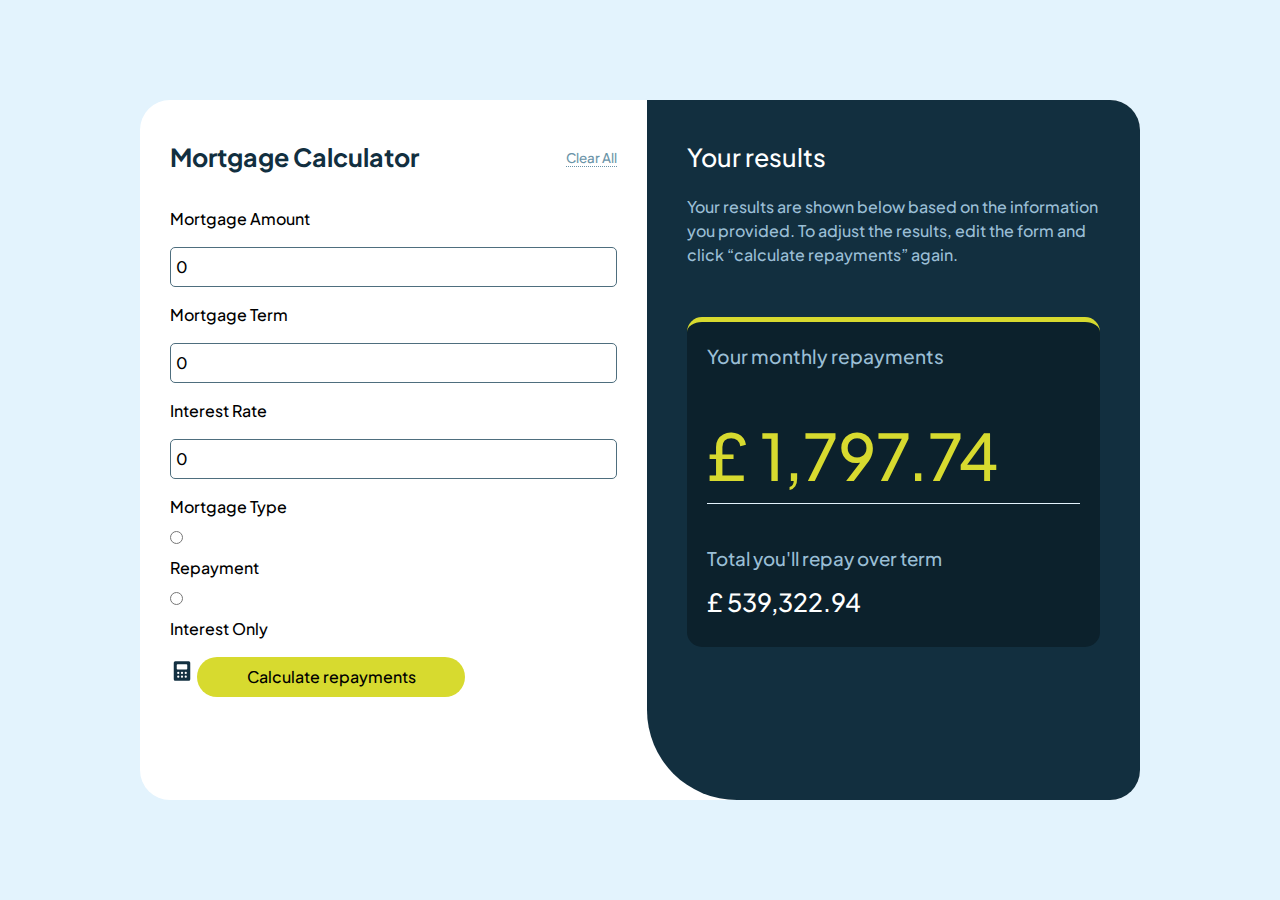
==== mortgage repayment calculator main/index.html @ 0fb62167 "add mortgage repayment calculator" ====
<!DOCTYPE html>
<html lang="en">
  <head>
    <meta charset="UTF-8" />
    <meta name="viewport" content="width=device-width, initial-scale=1.0" />
    <!-- displays site properly based on user's device -->

    <link
      rel="icon"
      type="image/png"
      sizes="32x32"
      href="./assets/images/favicon-32x32.png"
    />
    <link rel="stylesheet" href="style.css" />

    <title>Frontend Mentor | Mortgage repayment calculator</title>
  </head>
  <body>
    <div class="wrapper">
      <main class="cotainer">
        <div class="cotainer__calculator">
          <form action="#">
            <div class="container__calculator-header">
              <h1>Mortgage Calculator</h1>
              <button class="cotainer__calculator-clear-btn">Clear All</button>
            </div>
            <label for="mortgage-amount">Mortgage Amount</label>
            <input
              type="number"
              name=""
              id="mortgage-amount"
              min="0"
              value="0"
            />

            <label for="mortgage-term">Mortgage Term</label>
            <input
              type="number"
              name=""
              id="mortgage-term"
              min="0"
              value="0"
              aria-rowspan="1"
            />
            <label for="interest-rate">Interest Rate</label>
            <input
              type="number"
              name=""
              id="interest-rate"
              min="0"
              value="0"
              aria-rowspan="1"
            />
            <div class="mortage__type">
              <label for="mortgage-type">Mortgage Type</label>
              <input
                type="radio"
                id="repayment"
                name="mortgage-type"
                value="Repayment"
              />
              <label for="repayment">Repayment</label>
              <input
                type="radio"
                id="interest-only"
                name="mortgage-type"
                value="Interest Only"
              />
              <label for="interest-only">Interest Only</label>
            </div>
            <div class="submt-btn">
              <input
                type="submit"
                id="calculate_repayments"
                value="Calculate repayments"
              />
            </div>
          </form>
        </div>
        <div class="results">
          <div class="result__header">
            <h1>Your results</h1>
            <p>
              Your results are shown below based on the information you
              provided. To adjust the results, edit the form and click
              “calculate repayments” again.
            </p>
          </div>
          <div class="result__calculation-box">
            <h2>Your monthly repayments</h2>
            <div class="result__calculation-box-payment-amnt">
              &#163; 1,797.74
            </div>
            <div class="result__calculation-box-payment-amnt-total">
              <h3>Total you'll repay over term</h3>
              <p>&#163; 539,322.94</p>
            </div>
          </div>
        </div>
      </main>
    </div>
    <!-- Mortgage Calculator Clear All Mortgage Amount Mortgage Term Interest Rate
    Mortgage Type Repayment Interest Only Calculate Repayments -->

    <!-- Empty results start -->

    <!-- Results shown here Complete the form and click “calculate repayments” to see
    what your monthly repayments would be.

    Empty results end -->

    <!-- Completed results start -->
    <!-- 
    Your results Your results are shown below based on the information you
    provided. To adjust the results, edit the form and click “calculate
    repayments” again. Your monthly repayments Total you'll repay over the term -->

    <!-- Completed results end -->
  </body>
</html>
---- mortgage repayment calculator main/style.css ----
@import url("https://fonts.googleapis.com/css2?family=Inter:ital,opsz,wght@0,14..32,100..900;1,14..32,100..900&family=Outfit:wght@100..900&family=Plus+Jakarta+Sans:ital,wght@0,200..800;1,200..800&family=Young+Serif&display=swap");

:root {
  --Lime: hsl(61, 70%, 52%);
  --Red: hsl(4, 69%, 50%);
  --White: hsl(0, 0%, 100%);
  --Slate-100: hsl(202, 86%, 94%);
  --Slate-300: hsl(203, 41%, 72%);
  --Slate-500: hsl(200, 26%, 54%);
  --Slate-700: hsl(200, 24%, 40%);
  --Slate-900: hsl(202, 55%, 16%);
  --Slate-1000: hsl(200, 58%, 11%);
  --fs-paragraph: 16px;
  --fs-header: 25px;
  --fw-500: 500;
  --fw-700: 700;
  --calculator-height: 700px;
  --number-input-height: 40px;
  --number-input-b-radius: 5px;
  --result-b-radius: 30px;
  --calc-container-padding: 20px;
  --clear-btn-height: --fs-paragraph;
  --calculate-sbmt-btn-ht: 40px;
  --calculate-sbmt-btn-wth: 60%;
  --calculate-sbmt-btn-b-radius: 20px;
}

* {
  margin: 0;
  padding: 0;
  box-sizing: border-box;
  font-family: "Plus Jakarta Sans", sans-serif;
  font-weight: var(--fw-500);
}

.wrapper {
  display: flex;
  justify-content: center;
  align-items: center;
  height: 100vh;
  background-color: var(--Slate-100);
}
.cotainer {
  width: 1000px;
  display: flex;
  background-color: var(--White);
  border-radius: var(--result-b-radius);
}

.cotainer__calculator {
  padding: var(--calc-container-padding)
    calc(var(--calc-container-padding) * 1.5);
  line-height: 3;
}
.container__calculator-header {
  display: flex;
  justify-content: space-between;
  & h1 {
    font-weight: var(--fw-700);
    font-size: var(--fs-header);
    color: var(--Slate-900);
  }
}
.cotainer__calculator-clear-btn {
  text-decoration: none;
  border: 0;
  height: var(--clear-btn-height);
  align-self: center;
  background-color: inherit;
  color: var(--Slate-500);
  border-bottom: dotted 1px var(--Slate-500);
}

.cotainer__calculator-clear-btn:hover {
  cursor: pointer;
}

.mortage__type {
  display: flex;
  flex-direction: column;
  align-items: flex-start;
}

#calculate_repayments {
  background-color: var(--Lime);
  height: var(--calculate-sbmt-btn-ht);
  width: var(--calculate-sbmt-btn-wth);
  font-size: var(--fs-paragraph);
  border: 0;
  border-radius: var(--calculate-sbmt-btn-b-radius);
}

.submt-btn::before {
  content: url(./assets/images/icon-calculator.svg);
}

.results {
  background-color: var(--Slate-900);
  border-radius: 0 var(--result-b-radius) var(--result-b-radius)
    calc(var(--result-b-radius) * 3);
  width: 100%;
  height: var(--calculator-height);
  padding: var(--calc-container-padding) calc(var(--calc-container-padding) * 2);
  color: var(--Slate-700);
}

.result__header {
  /*  */
  line-height: 3;
  margin-bottom: 50px;
  h1 {
    font-size: var(--fs-header);
    color: var(--White);
  }
  p {
    font-size: var(--fs-paragraph);
    color: var(--Slate-300);
    line-height: 1.5;
  }
}

.result__calculation-box {
  height: 50%;
  border-radius: calc(var(--result-b-radius) / 2);
  border-top: solid 5px var(--Lime);
  padding: var(--calc-container-padding);
  background-color: var(--Slate-1000);
  line-height: 1.5;
  display: flex;
  justify-content: space-between;
  flex-direction: column;

  h2 {
    font-size: calc(var(--fs-paragraph) * 1.2);

    color: var(--Slate-300);
  }
}
.result__calculation-box-payment-amnt {
  font-size: 64px;
  color: var(--Lime);
  border-bottom: solid 1px var(--Slate-100);
}
.result__calculation-box-payment-amnt-total {
  line-height: 2;
}

.result__calculation-box-payment-amnt-total p {
  font-size: var(--fs-header);
  color: var(--White);
}
.result__calculation-box-payment-amnt-total h3 {
  color: var(--Slate-300);
}

#mortgage-amount,
#mortgage-term,
#interest-rate {
  width: 100%;
  height: var(--number-input-height);
  border-radius: var(--number-input-b-radius);
  border: solid 1px var(--Slate-700);
  vertical-align: center;
  padding-left: 5px;
  font-size: var(--fs-paragraph);
}
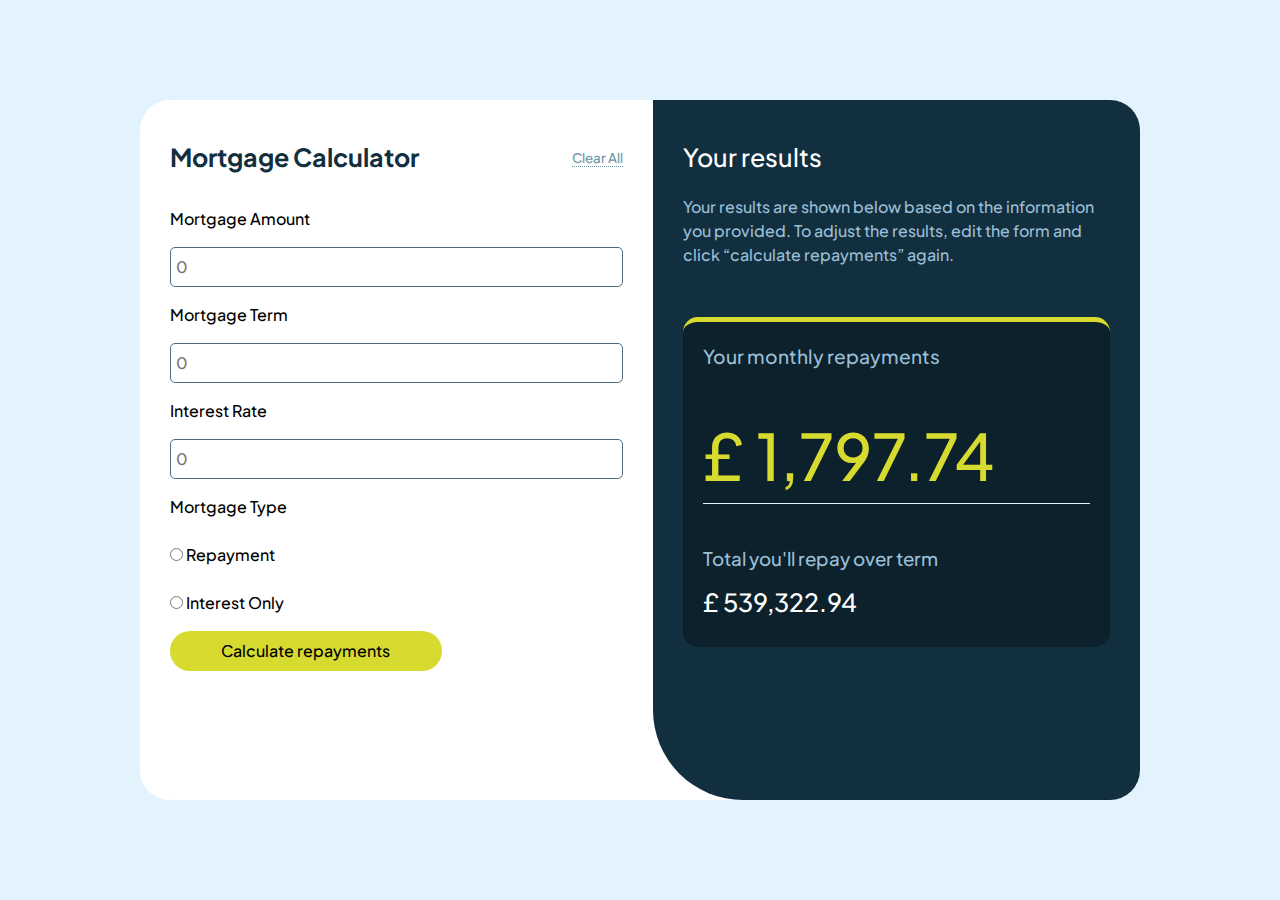
==== commit 7b3e3ba8: "add required mark to inputs" ====
--- a/mortgage repayment calculator main/index.html
+++ b/mortgage repayment calculator main/index.html
@@ -24,13 +24,15 @@
               <h1>Mortgage Calculator</h1>
               <button class="cotainer__calculator-clear-btn">Clear All</button>
             </div>
+
             <label for="mortgage-amount">Mortgage Amount</label>
             <input
               type="number"
               name=""
               id="mortgage-amount"
               min="0"
-              value="0"
+              placeholder="0"
+              required
             />
 
             <label for="mortgage-term">Mortgage Term</label>
@@ -39,8 +41,9 @@
               name=""
               id="mortgage-term"
               min="0"
-              value="0"
+              placeholder="0"
               aria-rowspan="1"
+              required
             />
             <label for="interest-rate">Interest Rate</label>
             <input
@@ -48,31 +51,40 @@
               name=""
               id="interest-rate"
               min="0"
-              value="0"
-              aria-rowspan="1"
+              placeholder="0"
+              required
             />
-            <div class="mortage__type">
+
+            <div class="mortage__or__interest__type">
               <label for="mortgage-type">Mortgage Type</label>
-              <input
-                type="radio"
-                id="repayment"
-                name="mortgage-type"
-                value="Repayment"
-              />
-              <label for="repayment">Repayment</label>
-              <input
-                type="radio"
-                id="interest-only"
-                name="mortgage-type"
-                value="Interest Only"
-              />
-              <label for="interest-only">Interest Only</label>
+              <div class="radio__group">
+                <input
+                  type="radio"
+                  id="repayment"
+                  name="mortgage-type"
+                  value="Repayment"
+                  required
+                />
+                <label for="repayment">Repayment</label>
+              </div>
+              <div class="radio__group">
+                <input
+                  type="radio"
+                  id="interest-only"
+                  name="mortgage-type"
+                  value="Interest Only"
+                  required
+                />
+                <label for="interest-only">Interest Only</label>
+              </div>
             </div>
             <div class="submt-btn">
               <input
                 type="submit"
                 id="calculate_repayments"
+                class="calc-sbmt"
                 value="Calculate repayments"
+                required
               />
             </div>
           </form>
--- a/mortgage repayment calculator main/style.css
+++ b/mortgage repayment calculator main/style.css
@@ -15,6 +15,7 @@
   --fw-500: 500;
   --fw-700: 700;
   --calculator-height: 700px;
+  --calculator-width: 1000px;
   --number-input-height: 40px;
   --number-input-b-radius: 5px;
   --result-b-radius: 30px;
@@ -41,7 +42,7 @@
   background-color: var(--Slate-100);
 }
 .cotainer {
-  width: 1000px;
+  width: var(--calculator-width);
   display: flex;
   background-color: var(--White);
   border-radius: var(--result-b-radius);
@@ -71,11 +72,12 @@
   border-bottom: dotted 1px var(--Slate-500);
 }
 
-.cotainer__calculator-clear-btn:hover {
+.cotainer__calculator-clear-btn:hover,
+input {
   cursor: pointer;
 }
 
-.mortage__type {
+.mortage__or__interest__type {
   display: flex;
   flex-direction: column;
   align-items: flex-start;
@@ -90,8 +92,13 @@
   border-radius: var(--calculate-sbmt-btn-b-radius);
 }
 
-.submt-btn::before {
-  content: url(./assets/images/icon-calculator.svg);
+.submt-btn {
+  font-weight: var(--fw-700);
+}
+
+#calculate_repayments::before {
+  /* content: url(./assets/images/icon-calculator.svg); */
+  content: "sdasa";
 }
 
 .results {
@@ -100,7 +107,8 @@
     calc(var(--result-b-radius) * 3);
   width: 100%;
   height: var(--calculator-height);
-  padding: var(--calc-container-padding) calc(var(--calc-container-padding) * 2);
+  padding: var(--calc-container-padding)
+    calc(var(--calc-container-padding) * 1.5);
   color: var(--Slate-700);
 }
 
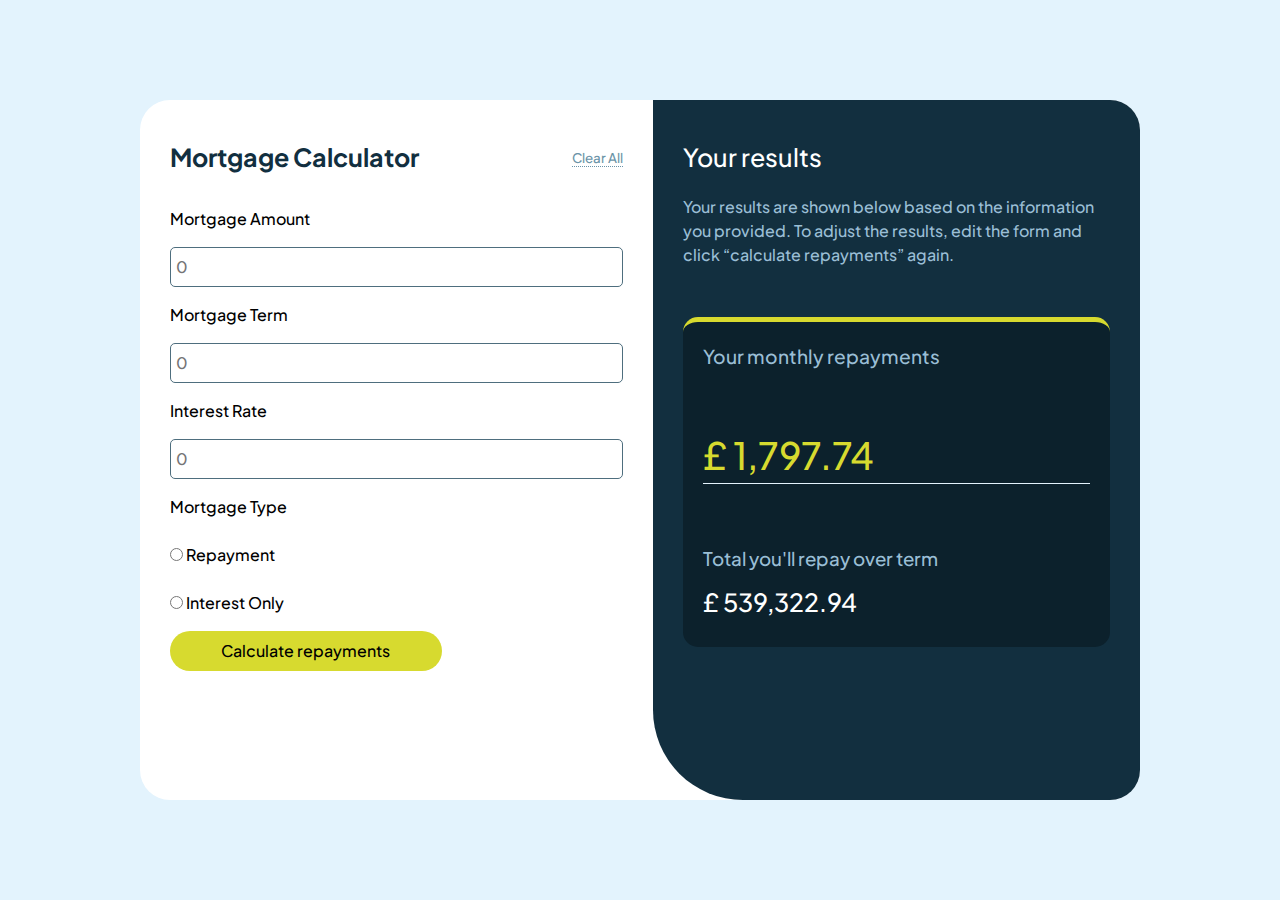
==== commit d8a0f035: "add responsibility for screens less than 375px and add javascript clear function" ====
--- a/mortgage repayment calculator main/index.html
+++ b/mortgage repayment calculator main/index.html
@@ -19,7 +19,7 @@
     <div class="wrapper">
       <main class="cotainer">
         <div class="cotainer__calculator">
-          <form action="#">
+          <form action="">
             <div class="container__calculator-header">
               <h1>Mortgage Calculator</h1>
               <button class="cotainer__calculator-clear-btn">Clear All</button>
@@ -47,7 +47,7 @@
             />
             <label for="interest-rate">Interest Rate</label>
             <input
-              type="number"
+              type="float"
               name=""
               id="interest-rate"
               min="0"
@@ -105,28 +105,12 @@
             </div>
             <div class="result__calculation-box-payment-amnt-total">
               <h3>Total you'll repay over term</h3>
-              <p>&#163; 539,322.94</p>
+              <p class="total-repay">&#163; 539,322.94</p>
             </div>
           </div>
         </div>
       </main>
     </div>
-    <!-- Mortgage Calculator Clear All Mortgage Amount Mortgage Term Interest Rate
-    Mortgage Type Repayment Interest Only Calculate Repayments -->
-
-    <!-- Empty results start -->
-
-    <!-- Results shown here Complete the form and click “calculate repayments” to see
-    what your monthly repayments would be.
-
-    Empty results end -->
-
-    <!-- Completed results start -->
-    <!-- 
-    Your results Your results are shown below based on the information you
-    provided. To adjust the results, edit the form and click “calculate
-    repayments” again. Your monthly repayments Total you'll repay over the term -->
-
-    <!-- Completed results end -->
+    <script src="./script.js"></script>
   </body>
 </html>
--- a/mortgage repayment calculator main/style.css
+++ b/mortgage repayment calculator main/style.css
@@ -73,7 +73,8 @@
 }
 
 .cotainer__calculator-clear-btn:hover,
-input {
+input:hover,
+label:hover {
   cursor: pointer;
 }
 
@@ -145,7 +146,7 @@
   }
 }
 .result__calculation-box-payment-amnt {
-  font-size: 64px;
+  font-size: calc(var(--fs-header) * 1.5);
   color: var(--Lime);
   border-bottom: solid 1px var(--Slate-100);
 }
@@ -172,3 +173,36 @@
   padding-left: 5px;
   font-size: var(--fs-paragraph);
 }
+@media (max-width: 375px) {
+  :root {
+    --fs-paragraph: 13px;
+    --fs-header: 18px;
+    /* --fw-500: 500;
+    --fw-700: 700; */
+    /* --calculator-height: 500px; */
+    --calculator-width: 375px;
+    --number-input-height: 30px;
+    --number-input-b-radius: 5px;
+    --result-b-radius: 30px;
+    --calc-container-padding: 25px;
+    /* --clear-btn-height: --fs-paragraph; */
+    --calculate-sbmt-btn-ht: 40px;
+    --calculate-sbmt-btn-wth: 100%;
+    --calculate-sbmt-btn-b-radius: 20px;
+  }
+  .cotainer {
+    flex-direction: column;
+    height: 100vh;
+    border-radius: 0;
+  }
+  .results {
+    border-radius: 0;
+    height: fit-content;
+  }
+  .result__calculation-box {
+    height: fit-content;
+  }
+  .cotainer__calculator {
+    padding: var(--calc-container-padding);
+  }
+}
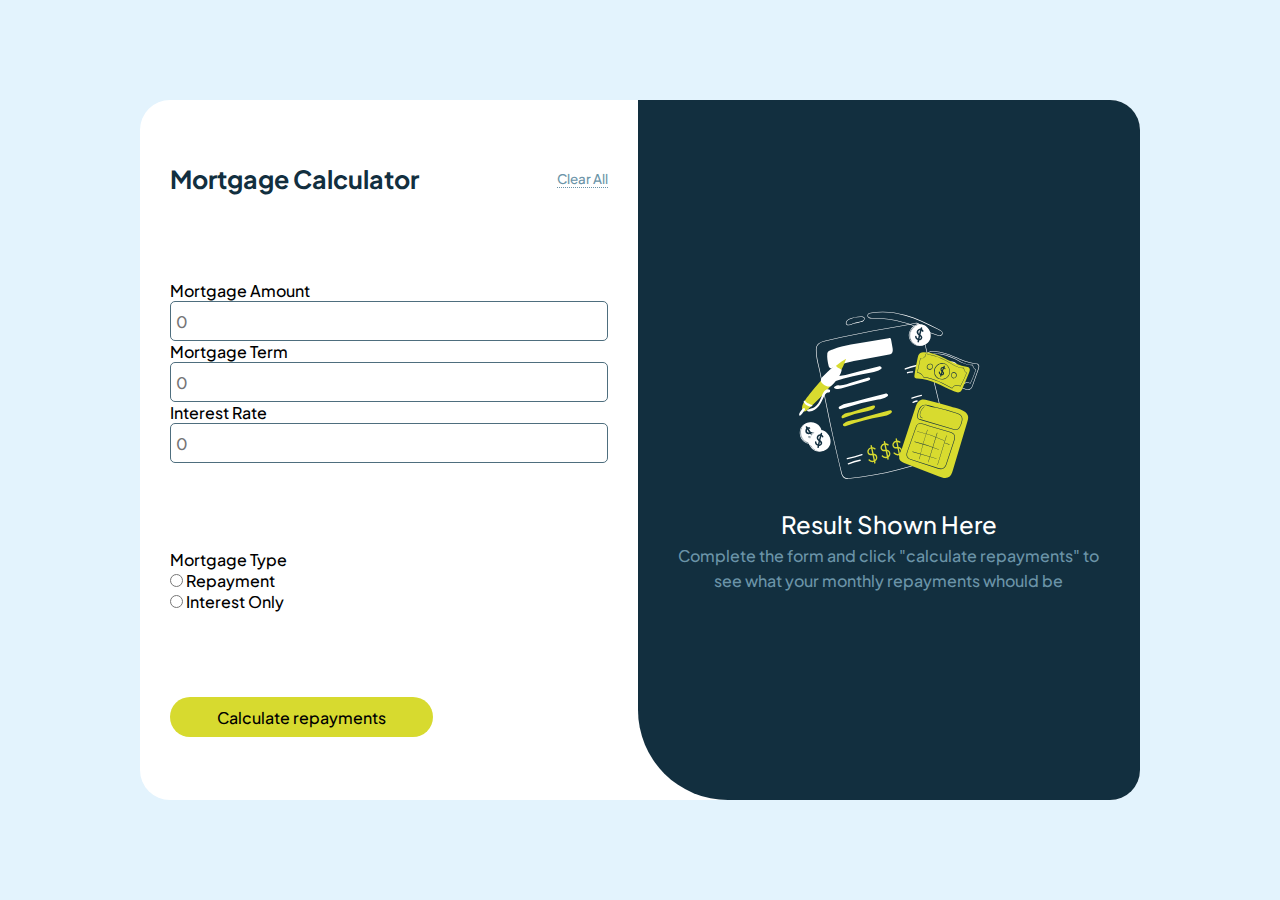
==== commit b7e68888: "add see result card and fixed form default reload behaviour" ====
--- a/mortgage repayment calculator main/index.html
+++ b/mortgage repayment calculator main/index.html
@@ -19,42 +19,42 @@
     <div class="wrapper">
       <main class="cotainer">
         <div class="cotainer__calculator">
-          <form action="">
+          <form>
             <div class="container__calculator-header">
               <h1>Mortgage Calculator</h1>
               <button class="cotainer__calculator-clear-btn">Clear All</button>
             </div>
+            <div class="container__calculator-body">
+              <label for="mortgage-amount">Mortgage Amount</label>
+              <input
+                type="number"
+                name=""
+                id="mortgage-amount"
+                min="0"
+                placeholder="0"
+                required
+              />
 
-            <label for="mortgage-amount">Mortgage Amount</label>
-            <input
-              type="number"
-              name=""
-              id="mortgage-amount"
-              min="0"
-              placeholder="0"
-              required
-            />
-
-            <label for="mortgage-term">Mortgage Term</label>
-            <input
-              type="number"
-              name=""
-              id="mortgage-term"
-              min="0"
-              placeholder="0"
-              aria-rowspan="1"
-              required
-            />
-            <label for="interest-rate">Interest Rate</label>
-            <input
-              type="float"
-              name=""
-              id="interest-rate"
-              min="0"
-              placeholder="0"
-              required
-            />
-
+              <label for="mortgage-term">Mortgage Term</label>
+              <input
+                type="number"
+                name=""
+                id="mortgage-term"
+                min="0"
+                placeholder="0"
+                aria-rowspan="1"
+                required
+              />
+              <label for="interest-rate">Interest Rate</label>
+              <input
+                type="float"
+                name=""
+                id="interest-rate"
+                min="0"
+                placeholder="0"
+                required
+              />
+            </div>
             <div class="mortage__or__interest__type">
               <label for="mortgage-type">Mortgage Type</label>
               <div class="radio__group">
@@ -89,7 +89,19 @@
             </div>
           </form>
         </div>
-        <div class="results">
+        <div class="see-result">
+          <div class="illustration">
+            <img src="./assets/images/illustration-empty.svg" alt="" />
+          </div>
+          <div class="see-result-text">
+            <h2>Result Shown Here</h2>
+            <p>
+              Complete the form and click "calculate repayments" to see what
+              your monthly repayments whould be
+            </p>
+          </div>
+        </div>
+        <div class="results hidden">
           <div class="result__header">
             <h1>Your results</h1>
             <p>
--- a/mortgage repayment calculator main/style.css
+++ b/mortgage repayment calculator main/style.css
@@ -48,11 +48,15 @@
   border-radius: var(--result-b-radius);
 }
 
-.cotainer__calculator {
+.cotainer__calculator form {
   padding: var(--calc-container-padding)
     calc(var(--calc-container-padding) * 1.5);
-  line-height: 3;
-}
+  height: var(--calculator-height);
+  display: flex;
+  justify-content: space-around;
+  flex-direction: column;
+}
+
 .container__calculator-header {
   display: flex;
   justify-content: space-between;
@@ -102,7 +106,8 @@
   content: "sdasa";
 }
 
-.results {
+.results,
+.see-result {
   background-color: var(--Slate-900);
   border-radius: 0 var(--result-b-radius) var(--result-b-radius)
     calc(var(--result-b-radius) * 3);
@@ -111,6 +116,26 @@
   padding: var(--calc-container-padding)
     calc(var(--calc-container-padding) * 1.5);
   color: var(--Slate-700);
+}
+
+.see-result {
+  display: flex;
+  justify-content: center;
+  align-items: center;
+  flex-direction: column;
+  text-align: center;
+  line-height: 1.6;
+}
+
+.illustration,
+.see-result-text {
+  /* width: 300px; */
+  h2 {
+    color: var(--White);
+  }
+  p {
+    color: var(--Slate-500);
+  }
 }
 
 .result__header {
@@ -172,6 +197,10 @@
   vertical-align: center;
   padding-left: 5px;
   font-size: var(--fs-paragraph);
+}
+
+.hidden {
+  display: none;
 }
 @media (max-width: 375px) {
   :root {
@@ -195,7 +224,8 @@
     height: 100vh;
     border-radius: 0;
   }
-  .results {
+  .results,
+  .see-result {
     border-radius: 0;
     height: fit-content;
   }
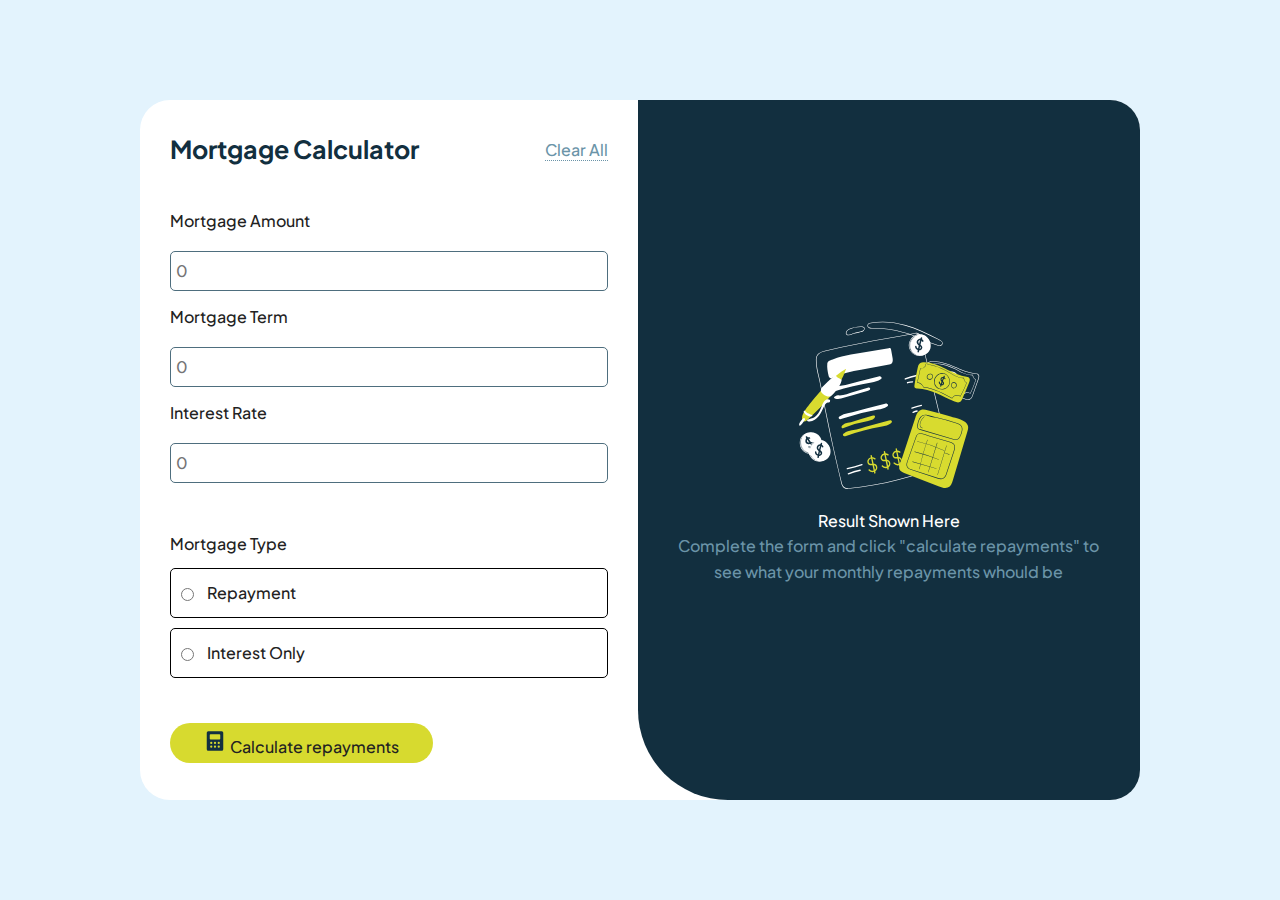
==== commit 4f971982: "fff" ====
--- a/mortgage repayment calculator main/index.html
+++ b/mortgage repayment calculator main/index.html
@@ -11,7 +11,8 @@
       sizes="32x32"
       href="./assets/images/favicon-32x32.png"
     />
-    <link rel="stylesheet" href="style.css" />
+    <link rel="stylesheet" href="./reset.css" />
+    <link rel="stylesheet" href="./style.css" />
 
     <title>Frontend Mentor | Mortgage repayment calculator</title>
   </head>
@@ -78,15 +79,11 @@
                 <label for="interest-only">Interest Only</label>
               </div>
             </div>
-            <div class="submt-btn">
-              <input
-                type="submit"
-                id="calculate_repayments"
-                class="calc-sbmt"
-                value="Calculate repayments"
-                required
-              />
-            </div>
+            <!-- <div class="submt-btn"> -->
+            <button id="calculate_repayments" class="calc-sbmt">
+              Calculate repayments
+            </button>
+            <!-- </div> -->
           </form>
         </div>
         <div class="see-result">
--- a/mortgage repayment calculator main/style.css
+++ b/mortgage repayment calculator main/style.css
@@ -66,6 +66,22 @@
     color: var(--Slate-900);
   }
 }
+
+.container__calculator-body,
+.mortage__or__interest__type {
+  line-height: 3;
+}
+
+.radio__group {
+  width: 100%;
+  margin-bottom: 10px;
+  border-radius: 5px;
+  vertical-align: middle;
+  border: solid 1px black;
+}
+.radio__group input {
+  margin: 0 10px;
+}
 .cotainer__calculator-clear-btn {
   text-decoration: none;
   border: 0;
@@ -78,8 +94,21 @@
 
 .cotainer__calculator-clear-btn:hover,
 input:hover,
-label:hover {
+label:hover,
+a:hover,
+.radio__group:hover {
   cursor: pointer;
+}
+
+#mortgage-term:active,
+#mortgage-amount:active,
+#interest-rate:active,
+a:active,
+.radio__group:active {
+  border: solid 1px var(--Lime);
+}
+.radio__group:not(label):active {
+  background-color: var(--Lime);
 }
 
 .mortage__or__interest__type {
@@ -99,11 +128,11 @@
 
 .submt-btn {
   font-weight: var(--fw-700);
+  vertical-align: center;
 }
 
 #calculate_repayments::before {
-  /* content: url(./assets/images/icon-calculator.svg); */
-  content: "sdasa";
+  content: url(./assets/images/icon-calculator.svg);
 }
 
 .results,
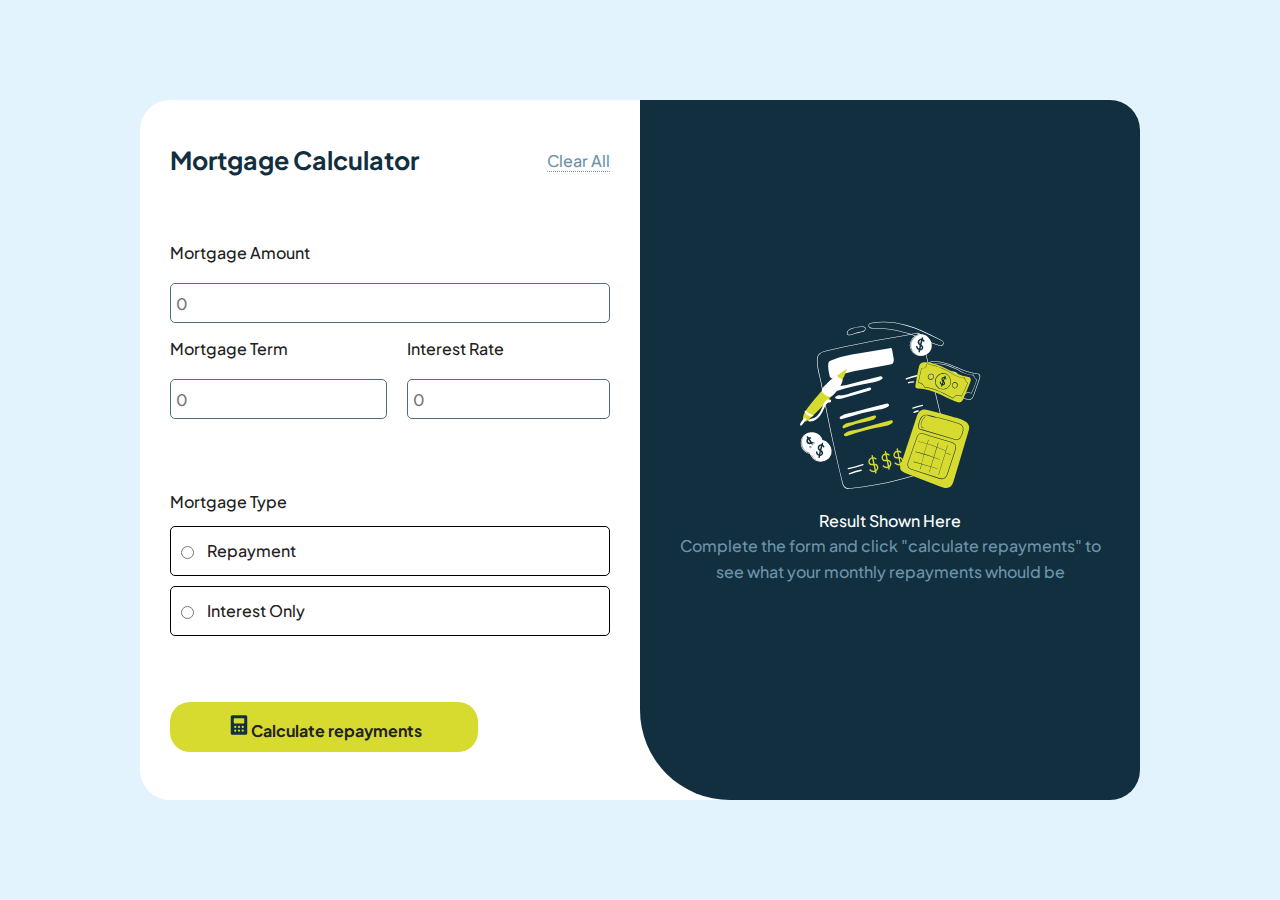
==== commit 707525aa: "l" ====
--- a/mortgage repayment calculator main/index.html
+++ b/mortgage repayment calculator main/index.html
@@ -35,26 +35,31 @@
                 placeholder="0"
                 required
               />
-
-              <label for="mortgage-term">Mortgage Term</label>
-              <input
-                type="number"
-                name=""
-                id="mortgage-term"
-                min="0"
-                placeholder="0"
-                aria-rowspan="1"
-                required
-              />
-              <label for="interest-rate">Interest Rate</label>
-              <input
-                type="float"
-                name=""
-                id="interest-rate"
-                min="0"
-                placeholder="0"
-                required
-              />
+              <div class="choose__option">
+                <div class="group">
+                  <label for="mortgage-term">Mortgage Term</label>
+                  <input
+                    type="number"
+                    name=""
+                    id="mortgage-term"
+                    min="0"
+                    placeholder="0"
+                    aria-rowspan="1"
+                    required
+                  />
+                </div>
+                <div class="group">
+                  <label for="interest-rate">Interest Rate</label>
+                  <input
+                    type="float"
+                    name=""
+                    id="interest-rate"
+                    min="0"
+                    placeholder="0"
+                    required
+                  />
+                </div>
+              </div>
             </div>
             <div class="mortage__or__interest__type">
               <label for="mortgage-type">Mortgage Type</label>
@@ -80,9 +85,7 @@
               </div>
             </div>
             <!-- <div class="submt-btn"> -->
-            <button id="calculate_repayments" class="calc-sbmt">
-              Calculate repayments
-            </button>
+            <button id="calculate_repayments">Calculate repayments</button>
             <!-- </div> -->
           </form>
         </div>
--- a/mortgage repayment calculator main/style.css
+++ b/mortgage repayment calculator main/style.css
@@ -21,8 +21,8 @@
   --result-b-radius: 30px;
   --calc-container-padding: 20px;
   --clear-btn-height: --fs-paragraph;
-  --calculate-sbmt-btn-ht: 40px;
-  --calculate-sbmt-btn-wth: 60%;
+  --calculate-sbmt-btn-ht: 50px;
+  --calculate-sbmt-btn-wth: 70%;
   --calculate-sbmt-btn-b-radius: 20px;
 }
 
@@ -44,14 +44,20 @@
 .cotainer {
   width: var(--calculator-width);
   display: flex;
+
   background-color: var(--White);
   border-radius: var(--result-b-radius);
+}
+
+.cotainer__calculator {
+  width: calc(var(--calculator-width) / 2);
 }
 
 .cotainer__calculator form {
   padding: var(--calc-container-padding)
     calc(var(--calc-container-padding) * 1.5);
   height: var(--calculator-height);
+
   display: flex;
   justify-content: space-around;
   flex-direction: column;
@@ -123,12 +129,11 @@
   width: var(--calculate-sbmt-btn-wth);
   font-size: var(--fs-paragraph);
   border: 0;
+
+  text-align: center;
+
   border-radius: var(--calculate-sbmt-btn-b-radius);
-}
-
-.submt-btn {
   font-weight: var(--fw-700);
-  vertical-align: center;
 }
 
 #calculate_repayments::before {
@@ -140,7 +145,8 @@
   background-color: var(--Slate-900);
   border-radius: 0 var(--result-b-radius) var(--result-b-radius)
     calc(var(--result-b-radius) * 3);
-  width: 100%;
+  /* width: 100%; */
+  width: calc(var(--calculator-width) / 2);
   height: var(--calculator-height);
   padding: var(--calc-container-padding)
     calc(var(--calc-container-padding) * 1.5);
@@ -190,6 +196,7 @@
   background-color: var(--Slate-1000);
   line-height: 1.5;
   display: flex;
+  max-width: calc(var(--calculator-width) / 2);
   justify-content: space-between;
   flex-direction: column;
 
@@ -257,11 +264,22 @@
   .see-result {
     border-radius: 0;
     height: fit-content;
+    width: 100%;
+  }
+  .cotainer__calculator {
+    width: 100%;
   }
   .result__calculation-box {
     height: fit-content;
   }
   .cotainer__calculator {
-    padding: var(--calc-container-padding);
-  }
-}
+    padding: calc(var(--calc-container-padding) * 0.3);
+  }
+}
+
+.choose__option {
+  display: flex;
+  justify-content: space-between;
+  /* width: calc(var(--calculator-width) * 0.4); */
+  gap: 20px;
+}
